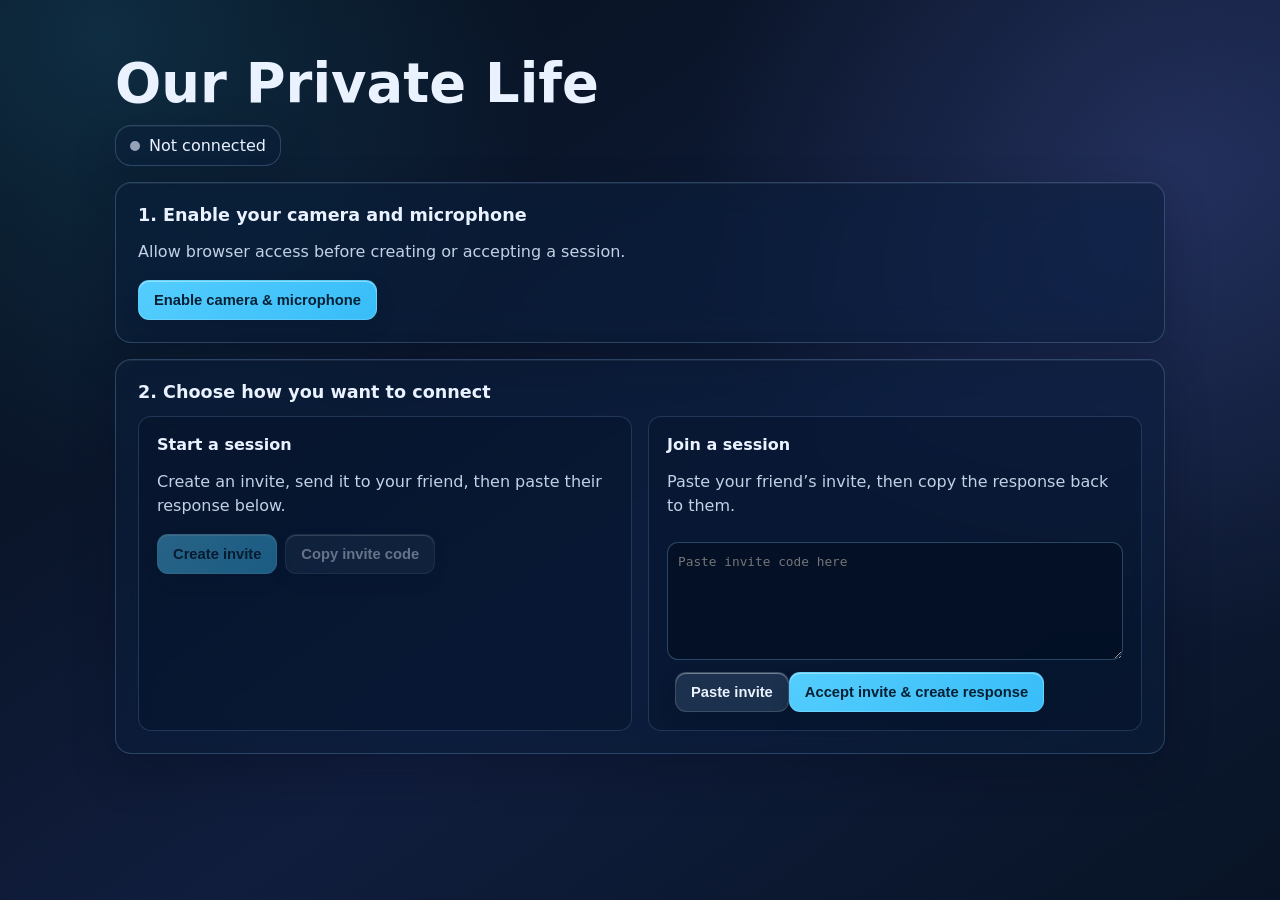
==== index.html @ ae892a38 "feat: recover interrupted microphones" ====
<!doctype html>
<html lang="en">
  <head>
    <meta charset="utf-8" />
    <meta name="viewport" content="width=device-width, initial-scale=1" />
    <meta name="description" content="A manual-signaling WebRTC video call demo." />
    <title>Our Private Life — Direct Call</title>
    <link rel="stylesheet" href="styles.css?v=20260903-5" />
  </head>
  <body>
    <main>
      <section id="setupPage" class="setup-page" aria-labelledby="setupTitle">
        <header>
          <h1 id="setupTitle">Our Private Life</h1>
        </header>
        <section class="status" aria-live="polite"><span id="statusDot" class="dot"></span><span id="statusText">Not connected</span></section>
        <section class="setup-card">
          <h2>1. Enable your camera and microphone</h2><p>Allow browser access before creating or accepting a session.</p><button id="startCameraButton">Enable camera &amp; microphone</button>
        </section>
        <section class="setup-card">
          <h2>2. Choose how you want to connect</h2>
          <div class="signaling-grid">
            <div class="signaling-option"><h3>Start a session</h3><p>Create an invite, send it to your friend, then paste their response below.</p><button id="createOfferButton" disabled>Create invite</button><button id="copyOfferButton" class="secondary" disabled>Copy invite code</button></div>
            <div id="receiverCard" class="signaling-option"><h3>Join a session</h3><p>Paste your friend’s invite, then copy the response back to them.</p><textarea id="remoteOffer" placeholder="Paste invite code here" aria-label="Invite code from friend"></textarea><button id="pasteOfferButton" class="secondary">Paste invite</button><button id="createAnswerButton">Accept invite &amp; create response</button><div id="answerReady" hidden><button id="copyAnswerButton" class="secondary">Copy response code</button><button id="enterCallAfterAnswerButton">Enter call</button></div></div>
          </div>
          <div id="callerAnswerCard" class="answer-card" hidden><h3>Finish starting your session</h3><p>Paste your friend’s response. Keep this tab open — reloading it invalidates the invite.</p><textarea id="remoteAnswer" placeholder="Paste response code here" aria-label="Response code from friend"></textarea><button id="pasteAnswerButton" class="secondary">Paste response</button><button id="acceptAnswerButton">Start call</button></div>
        </section>
      </section>
      <section id="callPage" class="call-page" aria-label="Video call" hidden>
        <div class="call-topbar"><div class="call-brand"><svg class="brand-eye" viewBox="0 0 24 24" aria-hidden="true"><path d="M2.5 12s3.5-5.5 9.5-5.5S21.5 12 21.5 12 18 17.5 12 17.5 2.5 12 2.5 12Z"/><circle cx="12" cy="12" r="2.5"/><path d="m4 4 16 16"/></svg><span>OUR <strong>PRIVATE LIFE</strong></span></div><button id="showVerificationButton" class="verification-toggle" type="button" aria-label="Show verification code" title="Show verification code" aria-controls="verificationCard" aria-expanded="false" disabled>Verify</button><section class="status call-status" aria-live="polite"><span id="callStatusDot" class="dot"></span><span id="callStatusText">Connecting…</span></section></div>
        <aside id="verificationCard" class="call-verification" role="dialog" aria-label="Connection verification code" aria-live="polite" hidden><button id="hideVerificationButton" class="verification-close" type="button" aria-label="Hide verification code" title="Hide verification code">×</button><span class="verification-title">Verify with your friend</span><strong id="verificationEmojis" class="verification-emojis"></strong><span id="verificationCode" class="verification-code"></span><span class="verification-note">Both must match</span></aside>
        <section id="videos" class="videos" aria-label="Video streams">
          <figure id="remoteVideoCard" class="video-card remote-card"><video id="remoteVideo" autoplay playsinline></video><figcaption><span class="participant-label"><span>Friend's camera</span></span></figcaption></figure>
          <figure id="localVideoCard" class="video-card local-card"><video id="localVideo" autoplay playsinline muted></video><figcaption><span class="participant-label"><svg class="participant-icon" viewBox="0 0 24 24" aria-hidden="true"><path d="M12 14a3 3 0 0 0 3-3V5a3 3 0 1 0-6 0v6a3 3 0 0 0 3 3Z"/><path d="M19 11a7 7 0 0 1-14 0M12 18v3m-3 0h6"/></svg><span>Your camera</span></span></figcaption></figure>
        </section>
        <aside id="chatPanel" class="chat-panel" aria-label="Private chat" aria-hidden="true" hidden>
          <header class="chat-header"><div><span class="chat-eyebrow">Private chat</span><strong>Messages disappear when the call ends</strong></div><button id="closeChatButton" class="chat-close" type="button" aria-label="Close chat" title="Close chat">×</button></header>
          <div id="chatMessages" class="chat-messages" aria-live="polite" aria-relevant="additions"><p class="chat-empty">Chat will be ready when your friend connects.</p></div>
          <div id="chatCommandMenu" class="chat-command-menu" role="listbox" aria-label="Chat commands" hidden></div>
          <form id="chatForm" class="chat-compose"><label class="sr-only" for="chatInput">Message</label><input id="chatInput" type="text" maxlength="1000" autocomplete="off" aria-autocomplete="list" aria-controls="chatCommandMenu" aria-expanded="false" placeholder="Write a message" disabled /><input id="chatFileInput" class="sr-only" type="file" aria-label="Choose a file to send" disabled /><button id="attachFileButton" class="chat-attach" type="button" aria-label="Attach a file" title="Attach a file" disabled><svg viewBox="0 0 24 24" aria-hidden="true"><path d="m20.5 11.5-8.3 8.3a5 5 0 0 1-7.1-7.1l8.7-8.7a3.5 3.5 0 1 1 5 5l-8.7 8.7a2 2 0 0 1-2.8-2.8l8-8"/></svg></button><button id="sendChatButton" type="submit" disabled>Send</button></form>
        </aside>
        <nav class="call-controls" aria-label="Call controls">
          <button id="toggleMicButton" class="icon-button" aria-label="Mute microphone" title="Mute microphone" aria-pressed="false" disabled><svg viewBox="0 0 24 24" aria-hidden="true"><path d="M12 14a3 3 0 0 0 3-3V5a3 3 0 1 0-6 0v6a3 3 0 0 0 3 3Z"/><path d="M19 11a7 7 0 0 1-14 0M12 18v3m-3 0h6"/></svg><span>Mic</span></button>
          <button id="reconnectMicButton" class="icon-button reconnect-mic" aria-label="Reconnect microphone" title="Reconnect microphone" hidden disabled><svg viewBox="0 0 24 24" aria-hidden="true"><path d="M12 14a3 3 0 0 0 3-3V5a3 3 0 1 0-6 0v6a3 3 0 0 0 3 3Z"/><path d="M19 11a7 7 0 0 1-14 0M12 18v3m-3 0h6"/><path d="M18.5 4.5v4h-4M18.2 8.2a7.5 7.5 0 0 0-1.8-2"/></svg><span>Reconnect mic</span></button>
          <button id="toggleCameraButton" class="icon-button" aria-label="Turn camera off" title="Turn camera off" aria-pressed="false" disabled><svg viewBox="0 0 24 24" aria-hidden="true"><path d="M3 7a2 2 0 0 1 2-2h9a2 2 0 0 1 2 2v10a2 2 0 0 1-2 2H5a2 2 0 0 1-2-2V7Z"/><path d="m17 10 4-3v10l-4-3v-4Z"/></svg><span>Camera</span></button>
          <button id="copyAnswerInCallButton" class="icon-button copy-response" aria-label="Copy response code" title="Copy response code" hidden disabled><svg viewBox="0 0 24 24" aria-hidden="true"><rect x="8" y="8" width="11" height="11" rx="2"/><path d="M16 8V6a2 2 0 0 0-2-2H6a2 2 0 0 0-2 2v8a2 2 0 0 0 2 2h2"/></svg><span>Copy</span></button>
          <button id="sideBySideButton" class="icon-button" aria-label="Switch to side-by-side view" title="Side-by-side view" aria-pressed="false"><svg viewBox="0 0 24 24" aria-hidden="true"><rect x="3" y="5" width="8" height="14" rx="1"/><rect x="13" y="5" width="8" height="14" rx="1"/></svg><span>Layout</span></button>
          <button id="switchScreensButton" class="icon-button" aria-label="Switch camera screens" title="Switch screens"><svg viewBox="0 0 24 24" aria-hidden="true"><path d="M7 7h11l-3-3m3 3-3 3M17 17H6l3 3m-3-3 3-3"/></svg><span>Switch</span></button>
          <button id="toggleFullscreenButton" class="icon-button" aria-label="Enter full screen" title="Enter full screen" aria-pressed="false"><svg viewBox="0 0 24 24" aria-hidden="true"><path d="M8 3H3v5m13-5h5v5M3 16v5h5m13-5v5h-5"/></svg><span>Full screen</span></button>
          <button id="toggleChatButton" class="icon-button" aria-label="Open chat" title="Open chat" aria-expanded="false" aria-controls="chatPanel" disabled><svg viewBox="0 0 24 24" aria-hidden="true"><path d="M20 11.5a7.5 7.5 0 0 1-8 7.5 8.7 8.7 0 0 1-3.7-.8L4 20l1.2-3.5A7.4 7.4 0 0 1 4.5 13 7.5 7.5 0 0 1 12 5.5a7.5 7.5 0 0 1 8 6Z"/><path d="M8 12h.01M12 12h.01M16 12h.01"/></svg><span>Chat</span></button>
          <button id="disconnectButton" class="icon-button hangup" aria-label="Disconnect call" title="Disconnect call" disabled><svg viewBox="0 0 24 24" aria-hidden="true"><path d="M7.2 5.8a2 2 0 0 1 2.6.2l1.4 1.4a2 2 0 0 1 .3 2.4l-1 1.7a13.4 13.4 0 0 0 2 2 13.4 13.4 0 0 0 2 2l1.7-1a2 2 0 0 1 2.4.3l1.4 1.4a2 2 0 0 1 .2 2.6l-.8 1.1c-.7 1-1.9 1.5-3.1 1.2-3-.7-6-2.7-8.7-5.4S2.7 9.7 2 6.7c-.3-1.2.2-2.4 1.2-3.1l1.1-.8Z"/></svg><span>Leave</span></button>
        </nav>
      </section>
    </main>
    <script src="app.js?v=20260903-4"></script>
  </body>
</html>
---- styles.css ----
:root { color-scheme: dark; font-family: Inter, ui-sans-serif, system-ui, sans-serif; background: #07111f; color: #eaf2ff; overscroll-behavior-x: none; }
* { box-sizing: border-box; }
body { min-height: 100vh; margin: 0; background: radial-gradient(circle at 8% 4%, rgba(56, 189, 248, .16), transparent 28rem), radial-gradient(circle at 92% 18%, rgba(129, 140, 248, .17), transparent 30rem), linear-gradient(145deg, #07111f 12%, #101d3d 58%, #081425); }
[hidden] { display: none !important; }

.setup-page { width: min(1050px, calc(100% - 32px)); margin: 0 auto; padding: 48px 0 72px; }
h1 { font-size: clamp(2rem, 5vw, 3.4rem); margin: 4px 0 10px; } h2, h3 { margin-top: 0; } h2 { font-size: 1.1rem; } h3 { font-size: 1rem; } p { line-height: 1.5; color: #c2d1e5; }
.eyebrow { color: #7dd3fc; text-transform: uppercase; letter-spacing: .12em; font-size: .75rem; font-weight: 700; margin: 0; }.intro { font-size: 1.1rem; max-width: 720px; }
.warning, .setup-card, .status { border: 1px solid rgba(148, 200, 255, .24); border-radius: 16px; background: rgba(13, 30, 54, .58); box-shadow: 0 18px 45px rgba(1, 8, 24, .24), inset 0 1px rgba(255, 255, 255, .06); backdrop-filter: blur(18px) saturate(135%); -webkit-backdrop-filter: blur(18px) saturate(135%); }.warning { padding: 16px; color: #ffe4a3; margin: 28px 0 14px; line-height: 1.5; }.status { display: inline-flex; align-items: center; gap: 9px; padding: 10px 14px; }.dot { flex: 0 0 auto; width: 10px; height: 10px; border-radius: 50%; background: #94a3b8; }.dot.ready { background: #38bdf8; }.dot.working { background: #fbbf24; }.dot.connected { background: #4ade80; }.dot.error { background: #fb7185; }
.setup-card { padding: 22px; margin-top: 16px; }.setup-card p { margin-top: 0; }.signaling-grid { display: grid; grid-template-columns: repeat(2, minmax(0, 1fr)); gap: 16px; }.signaling-option, .answer-card { padding: 18px; border: 1px solid rgba(148, 200, 255, .18); border-radius: 13px; background: rgba(3, 14, 31, .28); }.answer-card { margin-top: 16px; }
button { appearance: none; cursor: pointer; border: 1px solid rgba(255, 255, 255, .14); border-radius: 11px; padding: 11px 15px; background: linear-gradient(135deg, #54cdfd, #38bdf8); color: #062033; font-weight: 750; font-size: .92rem; box-shadow: 0 8px 18px rgba(1, 16, 36, .2), inset 0 1px rgba(255, 255, 255, .38); transition: transform .18s ease, filter .18s ease, background .18s ease; } button:hover:not(:disabled) { filter: brightness(1.12); transform: translateY(-1px); } button:disabled { cursor: not-allowed; opacity: .42; } button.secondary { margin-left: 8px; background: rgba(35, 58, 86, .76); color: #eaf2ff; }.success { color: #86efac; font-weight: 700; }
textarea { width: 100%; min-height: 118px; resize: vertical; border: 1px solid rgba(125, 211, 252, .28); border-radius: 11px; padding: 10px; background: rgba(3, 14, 31, .62); color: #eaf2ff; font: .8rem/1.35 ui-monospace, SFMono-Regular, Menlo, monospace; margin: 8px 0; }

.call-page { position: fixed; inset: 0; z-index: 1; display: grid; grid-template-rows: auto minmax(0, 1fr) auto; height: 100vh; height: 100dvh; min-height: 0; overflow: hidden; background: radial-gradient(at 8% 4%, rgba(45, 26, 71, .48), transparent 38%), radial-gradient(at 92% 80%, rgba(61, 35, 23, .34), transparent 42%), #0b0a10; }
.call-topbar { position: relative; z-index: 5; display: flex; align-items: center; justify-content: space-between; gap: 12px; min-width: 0; min-height: 50px; padding: max(9px, env(safe-area-inset-top)) 20px 9px; background: rgba(23, 20, 33, .7); border: 1px solid rgba(212, 175, 55, .32); border-top: 0; border-radius: 0 0 16px 16px; box-shadow: 0 8px 28px rgba(0, 0, 0, .3); backdrop-filter: blur(16px); -webkit-backdrop-filter: blur(16px); }.call-brand { flex: 0 1 auto; min-width: 0; display: inline-flex; align-items: center; gap: 9px; overflow: hidden; color: #f0eaf6; font-size: .92rem; font-weight: 700; letter-spacing: .06em; text-overflow: ellipsis; white-space: nowrap; }.call-brand strong { color: #d4af37; font-weight: 800; }.brand-eye { width: 22px; height: 22px; flex: 0 0 auto; fill: none; stroke: #d4af37; stroke-linecap: round; stroke-linejoin: round; stroke-width: 1.8; }.call-status { flex: 0 1 auto; min-width: 0; max-width: 62%; padding: 6px 10px; color: #f0eaf6; font-size: .78rem; border-color: rgba(212, 175, 55, .22); border-radius: 9px; background: rgba(11, 10, 16, .48); box-shadow: none; white-space: nowrap; }.call-status span:last-child { min-width: 0; overflow: hidden; text-overflow: ellipsis; }
.videos { position: relative; min-width: 0; min-height: 0; display: grid; grid-template-columns: minmax(0, 1fr); padding: 8px; overflow: hidden; background: transparent; }.video-card { position: relative; min-width: 0; min-height: 0; margin: 0; overflow: hidden; border: 1px solid rgba(212, 175, 55, .3); border-radius: 18px; background: rgba(23, 20, 33, .54); box-shadow: 0 10px 30px rgba(0, 0, 0, .32); }.remote-card, .local-card { grid-area: 1 / 1; }.local-card { position: absolute; z-index: 4; right: 20px; bottom: 20px; width: min(30vw, 360px); height: min(25vh, 230px); cursor: grab; touch-action: none; }.local-card:active, .screens-swapped .remote-card:active { cursor: grabbing; }.videos.screens-swapped .local-card { position: relative; z-index: auto; right: auto; bottom: auto; width: auto; height: auto; cursor: default; touch-action: auto; }.videos.screens-swapped .remote-card { position: absolute; z-index: 4; right: 20px; bottom: 20px; width: min(30vw, 360px); height: min(25vh, 230px); cursor: grab; touch-action: none; }.videos.side-by-side { grid-template-columns: repeat(2, minmax(0, 1fr)); gap: 8px; }.videos.side-by-side .remote-card, .videos.side-by-side .local-card { position: relative; z-index: auto; right: auto; bottom: auto; width: auto; height: auto; grid-area: auto; cursor: default; touch-action: auto; }.video-card video { display: block; width: 100%; height: 100%; object-fit: cover; background: #100e16; }.camera-disabled::after { position: absolute; inset: 0; z-index: 2; display: grid; place-items: center; content: "Camera is off"; color: #f3e5ab; font-weight: 700; letter-spacing: .03em; background: radial-gradient(circle, rgba(212, 175, 55, .13), rgba(11, 10, 16, .94)); }.video-card figcaption { position: absolute; bottom: 12px; left: 12px; z-index: 3; padding: 0; color: #f0eaf6; font-size: .82rem; font-weight: 700; background: none; }.participant-label { display: inline-flex; align-items: center; gap: 8px; padding: 8px 11px; border: 1px solid rgba(212, 175, 55, .28); border-radius: 9px; background: rgba(11, 10, 16, .7); box-shadow: 0 5px 18px rgba(0, 0, 0, .25); backdrop-filter: blur(12px); -webkit-backdrop-filter: blur(12px); }.participant-icon { width: 16px; height: 16px; fill: none; stroke: #d4af37; stroke-linecap: round; stroke-linejoin: round; stroke-width: 1.8; }.participant-icon.muted { stroke: #a39bb0; }
.call-controls { z-index: 5; display: grid; grid-template-columns: repeat(6, minmax(64px, 76px)); justify-content: center; gap: 12px; margin: 0 8px 8px; padding: 8px max(16px, env(safe-area-inset-right)) max(10px, env(safe-area-inset-bottom)) max(16px, env(safe-area-inset-left)); border: 1px solid rgba(212, 175, 55, .32); border-radius: 16px; background: rgba(23, 20, 33, .7); box-shadow: 0 8px 28px rgba(0, 0, 0, .3); backdrop-filter: blur(16px); -webkit-backdrop-filter: blur(16px); }.call-controls.has-response-copy { grid-template-columns: repeat(7, minmax(64px, 76px)); }.icon-button { width: 100%; min-width: 0; min-height: 54px; display: inline-flex; flex-direction: column; align-items: center; justify-content: center; gap: 3px; padding: 7px 8px; border: 1px solid rgba(212, 175, 55, .26); border-radius: 14px; background: rgba(11, 10, 16, .44); color: #f0eaf6; font-size: .7rem; box-shadow: none; white-space: nowrap; }.icon-button svg { width: 21px; height: 21px; flex: 0 0 auto; fill: none; stroke: currentColor; stroke-width: 2; stroke-linecap: round; stroke-linejoin: round; }.icon-button.copy-response { border-color: rgba(212, 175, 55, .55); background: rgba(212, 175, 55, .13); color: #f3e5ab; }.icon-button:hover:not(:disabled) { border-color: rgba(212, 175, 55, .65); background: rgba(212, 175, 55, .12); filter: none; }.icon-button[aria-pressed="true"] { border-color: rgba(220, 76, 76, .58); background: rgba(186, 45, 45, .32); color: #ffb0b0; }.icon-button.hangup { border-color: rgba(220, 76, 76, .58); background: rgba(186, 45, 45, .42); color: #ff9d9d; }.icon-button.hangup svg { transform: rotate(135deg); }
.verification-toggle { flex: 0 0 auto; padding: 6px 9px; color: #f3e5ab; font-size: .7rem; border-color: rgba(212, 175, 55, .38); border-radius: 9px; background: rgba(11, 10, 16, .48); box-shadow: none; }.call-verification { position: absolute; top: 50%; left: 50%; z-index: 8; display: grid; justify-items: center; gap: 5px; min-width: 230px; padding: 18px 24px 16px; color: #f0eaf6; text-align: center; border: 1px solid rgba(212, 175, 55, .55); border-radius: 16px; background: rgba(11, 10, 16, .92); box-shadow: 0 16px 42px rgba(0, 0, 0, .5); backdrop-filter: blur(18px); -webkit-backdrop-filter: blur(18px); transform: translate(-50%, -50%); }.verification-close { position: absolute; top: 5px; right: 7px; padding: 0; width: 25px; height: 25px; color: #c9c1d4; font-size: 1.35rem; line-height: 1; border: 0; border-radius: 50%; background: transparent; box-shadow: none; }.verification-title { color: #f3e5ab; font-size: .68rem; font-weight: 800; letter-spacing: .08em; text-transform: uppercase; }.verification-emojis { font-size: 1.25rem; line-height: 1.2; letter-spacing: .1em; }.verification-code { color: #fff6cb; font-size: .92rem; font-weight: 800; font-variant-numeric: tabular-nums; letter-spacing: .12em; }.verification-note { color: #c9c1d4; font-size: .65rem; }

@media (max-width: 720px) { .setup-page { width: min(100% - 24px, 1050px); padding: 28px 0 48px; }.signaling-grid { grid-template-columns: 1fr; }.signaling-option button { margin-top: 5px; }.call-topbar { padding: max(10px, env(safe-area-inset-top)) 12px 10px; }.call-brand { font-size: .8rem; }.call-status { max-width: 66%; padding: 6px 8px; font-size: .72rem; }.videos { padding: 6px; }.local-card, .videos.screens-swapped .remote-card { right: 12px; bottom: 12px; width: min(43vw, 210px); height: min(22vh, 150px); }.call-controls { grid-template-columns: repeat(6, minmax(0, 1fr)); gap: 8px; padding: 10px max(12px, env(safe-area-inset-right)) max(14px, env(safe-area-inset-bottom)) max(12px, env(safe-area-inset-left)); }.call-controls.has-response-copy { grid-template-columns: repeat(7, minmax(0, 1fr)); }.icon-button { min-height: 52px; padding: 6px 2px; border-radius: 13px; font-size: .62rem; }.icon-button svg { width: 19px; height: 19px; } }
@media (orientation: portrait) { .videos.side-by-side { grid-template-columns: 1fr; grid-template-rows: repeat(2, minmax(0, 1fr)); gap: 6px; } }
@media (max-width: 420px) and (orientation: portrait) { .call-controls, .call-controls.has-response-copy { grid-template-columns: repeat(4, minmax(0, 1fr)); } }
@media (orientation: portrait) { .videos { grid-template-columns: 1fr; grid-template-rows: repeat(2, minmax(0, 1fr)); gap: 6px; }.videos .remote-card, .videos .local-card, .videos.screens-swapped .remote-card, .videos.screens-swapped .local-card { position: relative; z-index: auto; right: auto; bottom: auto; width: auto; height: auto; grid-area: auto; cursor: default; touch-action: auto; } }
@media (max-width: 520px) { .call-topbar { gap: 7px; padding-left: 10px; padding-right: 10px; }.call-brand { font-size: .7rem; }.brand-eye { width: 18px; height: 18px; }.verification-toggle { padding: 5px 7px; font-size: .62rem; }.call-status { max-width: 42%; font-size: .64rem; }.call-verification { min-width: 210px; padding: 16px 18px 14px; } }
@media (orientation: landscape) and (max-height: 540px) { .call-topbar { padding: max(7px, env(safe-area-inset-top)) 12px 7px; }.call-status { padding: 5px 7px; }.videos { padding: 6px; }.local-card, .videos.screens-swapped .remote-card { right: 12px; bottom: 12px; width: min(28vw, 250px); height: min(30vh, 150px); }.call-controls { gap: 8px; padding: 7px max(12px, env(safe-area-inset-right)) max(8px, env(safe-area-inset-bottom)) max(12px, env(safe-area-inset-left)); }.icon-button { min-height: 40px; padding: 5px; }.icon-button span { display: none; }.icon-button svg { width: 19px; height: 19px; }.videos.side-by-side { gap: 6px; } }

/* The chat is a transient WebRTC data-channel view, not a stored conversation. */
.call-controls { grid-template-columns: repeat(7, minmax(64px, 76px)); }.call-controls.has-response-copy, .call-controls.has-mic-reconnect { grid-template-columns: repeat(8, minmax(64px, 76px)); }.call-controls.has-response-copy.has-mic-reconnect { grid-template-columns: repeat(9, minmax(64px, 76px)); }.icon-button.reconnect-mic { border-color: rgba(53, 185, 255, .58); color: #9fe2ff; background: rgba(53, 185, 255, .14); }
.call-controls .icon-button span { display: none; }.icon-button.has-unread { position: relative; }.icon-button.has-unread::after { position: absolute; top: 7px; right: 7px; width: 8px; height: 8px; content: ""; border: 2px solid #171421; border-radius: 50%; background: #35b9ff; box-shadow: 0 0 10px rgba(53, 185, 255, .9); }
.chat-panel { position: absolute; z-index: 9; top: 70px; right: 20px; bottom: 92px; width: min(360px, calc(100vw - 40px)); min-height: 260px; display: grid; grid-template-rows: auto minmax(0, 1fr) auto; overflow: hidden; color: #f0eaf6; border: 1px solid rgba(212, 175, 55, .45); border-radius: 18px; background: rgba(17, 14, 24, .96); box-shadow: 0 18px 50px rgba(0, 0, 0, .48); backdrop-filter: blur(18px); -webkit-backdrop-filter: blur(18px); }.chat-header { display: flex; align-items: center; justify-content: space-between; gap: 12px; padding: 15px 16px 12px; border-bottom: 1px solid rgba(212, 175, 55, .2); }.chat-header > div { display: grid; gap: 3px; }.chat-header strong { font-size: .78rem; }.chat-eyebrow { color: #d4af37; font-size: .64rem; font-weight: 800; letter-spacing: .1em; text-transform: uppercase; }.chat-close { width: 30px; height: 30px; padding: 0; color: #f0eaf6; font-size: 1.4rem; line-height: 1; border: 0; background: transparent; box-shadow: none; }.chat-messages { min-height: 0; overflow-y: auto; padding: 14px; }.chat-empty { margin: 0; color: #bfb7cb; font-size: .82rem; text-align: center; }.chat-message { width: fit-content; max-width: 85%; margin: 0 0 9px; padding: 9px 11px; overflow-wrap: anywhere; font-size: .86rem; line-height: 1.35; border-radius: 13px 13px 13px 4px; background: rgba(255, 255, 255, .09); }.chat-message.self { margin-left: auto; border-radius: 13px 13px 4px; color: #211a09; background: #e4c660; }.chat-compose { display: flex; gap: 8px; padding: 12px; border-top: 1px solid rgba(212, 175, 55, .2); }.chat-compose input { min-width: 0; flex: 1; padding: 10px 11px; color: #f0eaf6; border: 1px solid rgba(212, 175, 55, .3); border-radius: 10px; outline: 0; background: rgba(0, 0, 0, .24); }.chat-compose input:focus { border-color: #d4af37; }.chat-compose button { padding: 9px 12px; color: #211a09; background: #e4c660; box-shadow: none; }.sr-only { position: absolute; width: 1px; height: 1px; padding: 0; margin: -1px; overflow: hidden; clip: rect(0, 0, 0, 0); white-space: nowrap; border: 0; }
.chat-attach { flex: 0 0 auto; width: 40px; padding: 8px !important; }.chat-attach svg { width: 20px; height: 20px; fill: none; stroke: currentColor; stroke-linecap: round; stroke-linejoin: round; stroke-width: 2; }.chat-file { display: grid; gap: 8px; width: min(100%, 270px); margin: 0 0 10px; padding: 10px; border: 1px solid rgba(212, 175, 55, .28); border-radius: 13px; background: rgba(255, 255, 255, .07); }.chat-file.self { margin-left: auto; border-color: rgba(228, 198, 96, .48); }.chat-file img { display: block; width: 100%; max-height: 240px; object-fit: contain; border-radius: 8px; background: #08070b; }.chat-image-unavailable { margin: 0; padding: 10px; color: #c9c1d4; font-size: .76rem; line-height: 1.35; border: 1px dashed rgba(212, 175, 55, .3); border-radius: 8px; }.chat-file > div { display: grid; gap: 4px; min-width: 0; }.chat-file strong { overflow: hidden; font-size: .8rem; text-overflow: ellipsis; white-space: nowrap; }.chat-file span { color: #c9c1d4; font-size: .68rem; }.chat-file a { width: fit-content; padding: 5px 8px; color: #211a09; font-size: .7rem; font-weight: 800; text-decoration: none; border-radius: 7px; background: #e4c660; }.chat-file.transfer progress { width: 100%; height: 6px; accent-color: #e4c660; }
.chat-message.system { max-width: 100%; margin-right: auto; margin-left: auto; color: #c9c1d4; font-size: .73rem; text-align: center; background: transparent; }
.chat-message a { color: inherit; font-weight: 800; text-decoration-color: rgba(212, 175, 55, .75); text-underline-offset: 2px; }
.chat-command-menu { position: absolute; right: 12px; bottom: 64px; left: 12px; z-index: 2; display: grid; gap: 4px; padding: 6px; border: 1px solid rgba(212, 175, 55, .35); border-radius: 12px; background: rgba(17, 14, 24, .98); box-shadow: 0 12px 30px rgba(0, 0, 0, .38); }.chat-command-option { display: grid; grid-template-columns: auto minmax(0, 1fr); align-items: center; gap: 9px; padding: 8px 9px !important; color: #f0eaf6 !important; text-align: left; border: 0 !important; border-radius: 8px !important; background: transparent !important; box-shadow: none !important; }.chat-command-option:hover, .chat-command-option[aria-selected="true"] { background: rgba(212, 175, 55, .18) !important; transform: none !important; }.chat-command-option strong { color: #f3e5ab; font: 800 .74rem ui-monospace, SFMono-Regular, Menlo, monospace; }.chat-command-option span { min-width: 0; overflow: hidden; color: #c9c1d4; font-size: .7rem; text-overflow: ellipsis; white-space: nowrap; }
@media (max-width: 720px) { .call-controls { grid-template-columns: repeat(7, minmax(0, 1fr)); }.call-controls.has-response-copy, .call-controls.has-mic-reconnect { grid-template-columns: repeat(8, minmax(0, 1fr)); }.call-controls.has-response-copy.has-mic-reconnect { grid-template-columns: repeat(9, minmax(0, 1fr)); }.chat-panel { position: fixed; inset: 0; width: auto; min-height: 0; border: 0; border-radius: 0; }.chat-header { padding-top: max(16px, env(safe-area-inset-top)); }.chat-compose { padding-bottom: max(12px, env(safe-area-inset-bottom)); } }
@media (max-width: 420px) and (orientation: portrait) { .call-controls, .call-controls.has-response-copy { grid-template-columns: repeat(4, minmax(0, 1fr)); } }
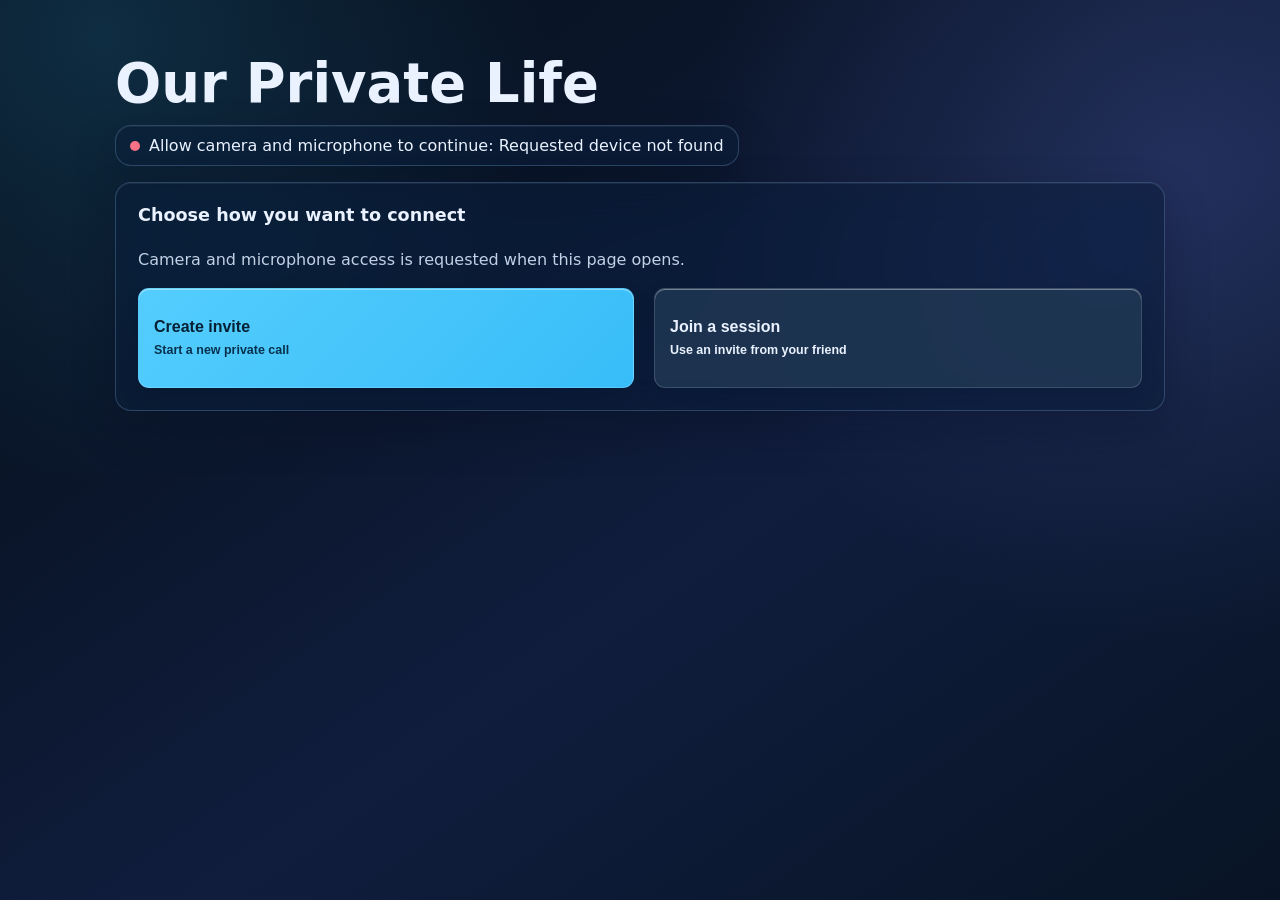
==== commit 5f7c835d: "Improve setup and high fidelity audio" ====
--- a/index.html
+++ b/index.html
@@ -5,7 +5,7 @@
     <meta name="viewport" content="width=device-width, initial-scale=1" />
     <meta name="description" content="A manual-signaling WebRTC video call demo." />
     <title>Our Private Life — Direct Call</title>
-    <link rel="stylesheet" href="styles.css?v=20260903-5" />
+    <link rel="stylesheet" href="styles.css?v=20260905-1" />
   </head>
   <body>
     <main>
@@ -14,24 +14,22 @@
           <h1 id="setupTitle">Our Private Life</h1>
         </header>
         <section class="status" aria-live="polite"><span id="statusDot" class="dot"></span><span id="statusText">Not connected</span></section>
-        <section class="setup-card">
-          <h2>1. Enable your camera and microphone</h2><p>Allow browser access before creating or accepting a session.</p><button id="startCameraButton">Enable camera &amp; microphone</button>
-        </section>
-        <section class="setup-card">
-          <h2>2. Choose how you want to connect</h2>
-          <div class="signaling-grid">
-            <div class="signaling-option"><h3>Start a session</h3><p>Create an invite, send it to your friend, then paste their response below.</p><button id="createOfferButton" disabled>Create invite</button><button id="copyOfferButton" class="secondary" disabled>Copy invite code</button></div>
-            <div id="receiverCard" class="signaling-option"><h3>Join a session</h3><p>Paste your friend’s invite, then copy the response back to them.</p><textarea id="remoteOffer" placeholder="Paste invite code here" aria-label="Invite code from friend"></textarea><button id="pasteOfferButton" class="secondary">Paste invite</button><button id="createAnswerButton">Accept invite &amp; create response</button><div id="answerReady" hidden><button id="copyAnswerButton" class="secondary">Copy response code</button><button id="enterCallAfterAnswerButton">Enter call</button></div></div>
-          </div>
-          <div id="callerAnswerCard" class="answer-card" hidden><h3>Finish starting your session</h3><p>Paste your friend’s response. Keep this tab open — reloading it invalidates the invite.</p><textarea id="remoteAnswer" placeholder="Paste response code here" aria-label="Response code from friend"></textarea><button id="pasteAnswerButton" class="secondary">Paste response</button><button id="acceptAnswerButton">Start call</button></div>
+        <section class="setup-card connection-card">
+          <h2>Choose how you want to connect</h2><p>Camera and microphone access is requested when this page opens.</p>
+          <div id="connectionChoices" class="connection-choices"><button id="chooseCreateButton" type="button"><strong>Create invite</strong><span>Start a new private call</span></button><button id="chooseJoinButton" class="secondary" type="button"><strong>Join a session</strong><span>Use an invite from your friend</span></button></div>
+          <div id="callerPanel" class="signaling-option connection-panel" hidden><h3>Create an invite</h3><p>Create an invite, send it to your friend, then paste their response below.</p><button id="createOfferButton">Create invite</button><button id="copyOfferButton" class="secondary" disabled>Copy invite code</button><div id="callerAnswerCard" class="answer-card" hidden><h3>Finish starting your session</h3><p>Paste your friend’s response. Keep this tab open — reloading it invalidates the invite.</p><textarea id="remoteAnswer" placeholder="Paste response code here" aria-label="Response code from friend"></textarea><button id="pasteAnswerButton" class="secondary">Paste response</button><button id="acceptAnswerButton">Start call</button></div></div>
+          <div id="receiverCard" class="signaling-option connection-panel" hidden><h3>Join a session</h3><p>Paste your friend’s invite, then copy the response back to them.</p><textarea id="remoteOffer" placeholder="Paste invite code here" aria-label="Invite code from friend"></textarea><button id="pasteOfferButton" class="secondary">Paste invite</button><button id="createAnswerButton">Accept invite &amp; create response</button><div id="answerReady" hidden><button id="copyAnswerButton" class="secondary">Copy response code</button><button id="enterCallAfterAnswerButton">Enter call</button></div></div>
         </section>
       </section>
       <section id="callPage" class="call-page" aria-label="Video call" hidden>
         <div class="call-topbar"><div class="call-brand"><svg class="brand-eye" viewBox="0 0 24 24" aria-hidden="true"><path d="M2.5 12s3.5-5.5 9.5-5.5S21.5 12 21.5 12 18 17.5 12 17.5 2.5 12 2.5 12Z"/><circle cx="12" cy="12" r="2.5"/><path d="m4 4 16 16"/></svg><span>OUR <strong>PRIVATE LIFE</strong></span></div><button id="showVerificationButton" class="verification-toggle" type="button" aria-label="Show verification code" title="Show verification code" aria-controls="verificationCard" aria-expanded="false" disabled>Verify</button><section class="status call-status" aria-live="polite"><span id="callStatusDot" class="dot"></span><span id="callStatusText">Connecting…</span></section></div>
         <aside id="verificationCard" class="call-verification" role="dialog" aria-label="Connection verification code" aria-live="polite" hidden><button id="hideVerificationButton" class="verification-close" type="button" aria-label="Hide verification code" title="Hide verification code">×</button><span class="verification-title">Verify with your friend</span><strong id="verificationEmojis" class="verification-emojis"></strong><span id="verificationCode" class="verification-code"></span><span class="verification-note">Both must match</span></aside>
+        <aside id="qualityPanel" class="quality-panel" aria-label="Video and audio quality" aria-hidden="true" hidden><header><div><span>Video &amp; audio quality</span><strong>Camera controls and active audio details</strong></div><button id="closeQualityButton" type="button" aria-label="Close quality settings" title="Close quality settings">×</button></header><label for="videoResolutionSelect">Resolution</label><select id="videoResolutionSelect" aria-label="Camera resolution"><option value="480">480p</option><option value="720" selected>720p</option><option value="1080">1080p</option><option value="1440">1440p</option></select><label for="videoFrameRateSelect">Frame rate</label><select id="videoFrameRateSelect" aria-label="Camera frame rate"><option value="18" selected>18 fps · Battery saver</option><option value="24">24 fps · Balanced</option><option value="30">30 fps · Smooth</option></select><button id="applyVideoQualityButton" type="button">Apply video quality</button><section class="audio-quality-details" aria-labelledby="audioQualityTitle"><div><span id="audioQualityTitle">Audio quality</span><strong>Active microphone settings</strong></div><dl id="audioQualityInfo" aria-live="polite"></dl></section></aside>
         <section id="videos" class="videos" aria-label="Video streams">
           <figure id="remoteVideoCard" class="video-card remote-card"><video id="remoteVideo" autoplay playsinline></video><figcaption><span class="participant-label"><span>Friend's camera</span></span></figcaption></figure>
           <figure id="localVideoCard" class="video-card local-card"><video id="localVideo" autoplay playsinline muted></video><figcaption><span class="participant-label"><svg class="participant-icon" viewBox="0 0 24 24" aria-hidden="true"><path d="M12 14a3 3 0 0 0 3-3V5a3 3 0 1 0-6 0v6a3 3 0 0 0 3 3Z"/><path d="M19 11a7 7 0 0 1-14 0M12 18v3m-3 0h6"/></svg><span>Your camera</span></span></figcaption></figure>
+          <figure id="screenShareStage" class="screen-share-stage" hidden><video id="screenShareVideo" autoplay playsinline muted></video><canvas id="laserCanvas" class="laser-canvas" aria-label="Laser pointer overlay"></canvas><figcaption><span id="screenShareLabel" class="participant-label">Your screen</span></figcaption></figure>
+          <aside id="screenCallTile" class="screen-call-tile" aria-label="Call cameras while screen sharing" hidden><div class="screen-call-tile-header"><span>Call</span><span id="screenAudioIndicator" hidden>Computer audio</span></div><video id="remoteCallTileVideo" autoplay playsinline></video><video id="localCallTileVideo" autoplay playsinline muted></video></aside>
         </section>
         <aside id="chatPanel" class="chat-panel" aria-label="Private chat" aria-hidden="true" hidden>
           <header class="chat-header"><div><span class="chat-eyebrow">Private chat</span><strong>Messages disappear when the call ends</strong></div><button id="closeChatButton" class="chat-close" type="button" aria-label="Close chat" title="Close chat">×</button></header>
@@ -43,6 +41,10 @@
           <button id="toggleMicButton" class="icon-button" aria-label="Mute microphone" title="Mute microphone" aria-pressed="false" disabled><svg viewBox="0 0 24 24" aria-hidden="true"><path d="M12 14a3 3 0 0 0 3-3V5a3 3 0 1 0-6 0v6a3 3 0 0 0 3 3Z"/><path d="M19 11a7 7 0 0 1-14 0M12 18v3m-3 0h6"/></svg><span>Mic</span></button>
           <button id="reconnectMicButton" class="icon-button reconnect-mic" aria-label="Reconnect microphone" title="Reconnect microphone" hidden disabled><svg viewBox="0 0 24 24" aria-hidden="true"><path d="M12 14a3 3 0 0 0 3-3V5a3 3 0 1 0-6 0v6a3 3 0 0 0 3 3Z"/><path d="M19 11a7 7 0 0 1-14 0M12 18v3m-3 0h6"/><path d="M18.5 4.5v4h-4M18.2 8.2a7.5 7.5 0 0 0-1.8-2"/></svg><span>Reconnect mic</span></button>
           <button id="toggleCameraButton" class="icon-button" aria-label="Turn camera off" title="Turn camera off" aria-pressed="false" disabled><svg viewBox="0 0 24 24" aria-hidden="true"><path d="M3 7a2 2 0 0 1 2-2h9a2 2 0 0 1 2 2v10a2 2 0 0 1-2 2H5a2 2 0 0 1-2-2V7Z"/><path d="m17 10 4-3v10l-4-3v-4Z"/></svg><span>Camera</span></button>
+          <button id="toggleScreenShareButton" class="icon-button screen-share" aria-label="Share screen" title="Share screen" aria-pressed="false" disabled><svg viewBox="0 0 24 24" aria-hidden="true"><rect x="3" y="4" width="18" height="13" rx="2"/><path d="M8 21h8m-4-4v4M12 8v5m-2.5-2.5H14.5"/></svg><span>Share screen</span></button>
+          <button id="toggleLaserPointerButton" class="icon-button laser-pointer" aria-label="Turn on laser pointer" title="Laser pointer is available while viewing a shared screen" aria-pressed="false" disabled hidden><svg viewBox="0 0 24 24" aria-hidden="true"><path d="m5 19 5.2-5.2M13.5 10.5l5-5M8.5 20.5l-5-5 11-11 5 5-11 11Z"/><path d="m15.5 4.5 4 4M5.5 10.5l-2-2m7-3v-3m4 7 3-1"/></svg><span>Laser</span></button>
+          <button id="openPictureInPictureButton" class="icon-button" aria-label="Open floating call controls" title="Open floating call controls" disabled><svg viewBox="0 0 24 24" aria-hidden="true"><rect x="3" y="5" width="18" height="14" rx="2"/><path d="M13 11h8v8h-8z"/></svg><span>Float controls</span></button>
+          <button id="openQualityButton" class="icon-button" aria-label="Open video quality" title="Open video quality" aria-expanded="false" aria-controls="qualityPanel" disabled><svg viewBox="0 0 24 24" aria-hidden="true"><path d="M12 3v3m0 12v3M4.2 4.2l2.1 2.1m11.4 11.4 2.1 2.1M3 12h3m12 0h3M4.2 19.8l2.1-2.1m11.4-11.4 2.1-2.1"/><circle cx="12" cy="12" r="4"/></svg><span>Quality</span></button>
           <button id="copyAnswerInCallButton" class="icon-button copy-response" aria-label="Copy response code" title="Copy response code" hidden disabled><svg viewBox="0 0 24 24" aria-hidden="true"><rect x="8" y="8" width="11" height="11" rx="2"/><path d="M16 8V6a2 2 0 0 0-2-2H6a2 2 0 0 0-2 2v8a2 2 0 0 0 2 2h2"/></svg><span>Copy</span></button>
           <button id="sideBySideButton" class="icon-button" aria-label="Switch to side-by-side view" title="Side-by-side view" aria-pressed="false"><svg viewBox="0 0 24 24" aria-hidden="true"><rect x="3" y="5" width="8" height="14" rx="1"/><rect x="13" y="5" width="8" height="14" rx="1"/></svg><span>Layout</span></button>
           <button id="switchScreensButton" class="icon-button" aria-label="Switch camera screens" title="Switch screens"><svg viewBox="0 0 24 24" aria-hidden="true"><path d="M7 7h11l-3-3m3 3-3 3M17 17H6l3 3m-3-3 3-3"/></svg><span>Switch</span></button>
@@ -52,6 +54,6 @@
         </nav>
       </section>
     </main>
-    <script src="app.js?v=20260903-4"></script>
+    <script src="app.js?v=20260905-2"></script>
   </body>
 </html>
--- a/styles.css
+++ b/styles.css
@@ -15,6 +15,8 @@
 .call-topbar { position: relative; z-index: 5; display: flex; align-items: center; justify-content: space-between; gap: 12px; min-width: 0; min-height: 50px; padding: max(9px, env(safe-area-inset-top)) 20px 9px; background: rgba(23, 20, 33, .7); border: 1px solid rgba(212, 175, 55, .32); border-top: 0; border-radius: 0 0 16px 16px; box-shadow: 0 8px 28px rgba(0, 0, 0, .3); backdrop-filter: blur(16px); -webkit-backdrop-filter: blur(16px); }.call-brand { flex: 0 1 auto; min-width: 0; display: inline-flex; align-items: center; gap: 9px; overflow: hidden; color: #f0eaf6; font-size: .92rem; font-weight: 700; letter-spacing: .06em; text-overflow: ellipsis; white-space: nowrap; }.call-brand strong { color: #d4af37; font-weight: 800; }.brand-eye { width: 22px; height: 22px; flex: 0 0 auto; fill: none; stroke: #d4af37; stroke-linecap: round; stroke-linejoin: round; stroke-width: 1.8; }.call-status { flex: 0 1 auto; min-width: 0; max-width: 62%; padding: 6px 10px; color: #f0eaf6; font-size: .78rem; border-color: rgba(212, 175, 55, .22); border-radius: 9px; background: rgba(11, 10, 16, .48); box-shadow: none; white-space: nowrap; }.call-status span:last-child { min-width: 0; overflow: hidden; text-overflow: ellipsis; }
 .videos { position: relative; min-width: 0; min-height: 0; display: grid; grid-template-columns: minmax(0, 1fr); padding: 8px; overflow: hidden; background: transparent; }.video-card { position: relative; min-width: 0; min-height: 0; margin: 0; overflow: hidden; border: 1px solid rgba(212, 175, 55, .3); border-radius: 18px; background: rgba(23, 20, 33, .54); box-shadow: 0 10px 30px rgba(0, 0, 0, .32); }.remote-card, .local-card { grid-area: 1 / 1; }.local-card { position: absolute; z-index: 4; right: 20px; bottom: 20px; width: min(30vw, 360px); height: min(25vh, 230px); cursor: grab; touch-action: none; }.local-card:active, .screens-swapped .remote-card:active { cursor: grabbing; }.videos.screens-swapped .local-card { position: relative; z-index: auto; right: auto; bottom: auto; width: auto; height: auto; cursor: default; touch-action: auto; }.videos.screens-swapped .remote-card { position: absolute; z-index: 4; right: 20px; bottom: 20px; width: min(30vw, 360px); height: min(25vh, 230px); cursor: grab; touch-action: none; }.videos.side-by-side { grid-template-columns: repeat(2, minmax(0, 1fr)); gap: 8px; }.videos.side-by-side .remote-card, .videos.side-by-side .local-card { position: relative; z-index: auto; right: auto; bottom: auto; width: auto; height: auto; grid-area: auto; cursor: default; touch-action: auto; }.video-card video { display: block; width: 100%; height: 100%; object-fit: cover; background: #100e16; }.camera-disabled::after { position: absolute; inset: 0; z-index: 2; display: grid; place-items: center; content: "Camera is off"; color: #f3e5ab; font-weight: 700; letter-spacing: .03em; background: radial-gradient(circle, rgba(212, 175, 55, .13), rgba(11, 10, 16, .94)); }.video-card figcaption { position: absolute; bottom: 12px; left: 12px; z-index: 3; padding: 0; color: #f0eaf6; font-size: .82rem; font-weight: 700; background: none; }.participant-label { display: inline-flex; align-items: center; gap: 8px; padding: 8px 11px; border: 1px solid rgba(212, 175, 55, .28); border-radius: 9px; background: rgba(11, 10, 16, .7); box-shadow: 0 5px 18px rgba(0, 0, 0, .25); backdrop-filter: blur(12px); -webkit-backdrop-filter: blur(12px); }.participant-icon { width: 16px; height: 16px; fill: none; stroke: #d4af37; stroke-linecap: round; stroke-linejoin: round; stroke-width: 1.8; }.participant-icon.muted { stroke: #a39bb0; }
 .call-controls { z-index: 5; display: grid; grid-template-columns: repeat(6, minmax(64px, 76px)); justify-content: center; gap: 12px; margin: 0 8px 8px; padding: 8px max(16px, env(safe-area-inset-right)) max(10px, env(safe-area-inset-bottom)) max(16px, env(safe-area-inset-left)); border: 1px solid rgba(212, 175, 55, .32); border-radius: 16px; background: rgba(23, 20, 33, .7); box-shadow: 0 8px 28px rgba(0, 0, 0, .3); backdrop-filter: blur(16px); -webkit-backdrop-filter: blur(16px); }.call-controls.has-response-copy { grid-template-columns: repeat(7, minmax(64px, 76px)); }.icon-button { width: 100%; min-width: 0; min-height: 54px; display: inline-flex; flex-direction: column; align-items: center; justify-content: center; gap: 3px; padding: 7px 8px; border: 1px solid rgba(212, 175, 55, .26); border-radius: 14px; background: rgba(11, 10, 16, .44); color: #f0eaf6; font-size: .7rem; box-shadow: none; white-space: nowrap; }.icon-button svg { width: 21px; height: 21px; flex: 0 0 auto; fill: none; stroke: currentColor; stroke-width: 2; stroke-linecap: round; stroke-linejoin: round; }.icon-button.copy-response { border-color: rgba(212, 175, 55, .55); background: rgba(212, 175, 55, .13); color: #f3e5ab; }.icon-button:hover:not(:disabled) { border-color: rgba(212, 175, 55, .65); background: rgba(212, 175, 55, .12); filter: none; }.icon-button[aria-pressed="true"] { border-color: rgba(220, 76, 76, .58); background: rgba(186, 45, 45, .32); color: #ffb0b0; }.icon-button.hangup { border-color: rgba(220, 76, 76, .58); background: rgba(186, 45, 45, .42); color: #ff9d9d; }.icon-button.hangup svg { transform: rotate(135deg); }
+.connection-card { display: grid; gap: 16px; }.connection-card > p { margin: -8px 0 0; }.connection-choices { display: grid; grid-template-columns: repeat(2, minmax(0, 1fr)); gap: 12px; }.connection-choices button { min-height: 100px; display: grid; align-content: center; justify-items: start; gap: 7px; text-align: left; }.connection-choices strong { font-size: 1rem; }.connection-choices span { font-size: .78rem; font-weight: 650; }.connection-choices button:not(.secondary) span { color: #07314d; }.connection-choices button.secondary span { color: #eaf2ff; }.connection-panel { width: 100%; }.connection-panel .answer-card { margin-top: 18px; }
+@media (max-width: 480px) { .connection-choices { grid-template-columns: 1fr; }.connection-choices button { min-height: 76px; } }
 .verification-toggle { flex: 0 0 auto; padding: 6px 9px; color: #f3e5ab; font-size: .7rem; border-color: rgba(212, 175, 55, .38); border-radius: 9px; background: rgba(11, 10, 16, .48); box-shadow: none; }.call-verification { position: absolute; top: 50%; left: 50%; z-index: 8; display: grid; justify-items: center; gap: 5px; min-width: 230px; padding: 18px 24px 16px; color: #f0eaf6; text-align: center; border: 1px solid rgba(212, 175, 55, .55); border-radius: 16px; background: rgba(11, 10, 16, .92); box-shadow: 0 16px 42px rgba(0, 0, 0, .5); backdrop-filter: blur(18px); -webkit-backdrop-filter: blur(18px); transform: translate(-50%, -50%); }.verification-close { position: absolute; top: 5px; right: 7px; padding: 0; width: 25px; height: 25px; color: #c9c1d4; font-size: 1.35rem; line-height: 1; border: 0; border-radius: 50%; background: transparent; box-shadow: none; }.verification-title { color: #f3e5ab; font-size: .68rem; font-weight: 800; letter-spacing: .08em; text-transform: uppercase; }.verification-emojis { font-size: 1.25rem; line-height: 1.2; letter-spacing: .1em; }.verification-code { color: #fff6cb; font-size: .92rem; font-weight: 800; font-variant-numeric: tabular-nums; letter-spacing: .12em; }.verification-note { color: #c9c1d4; font-size: .65rem; }
 
 @media (max-width: 720px) { .setup-page { width: min(100% - 24px, 1050px); padding: 28px 0 48px; }.signaling-grid { grid-template-columns: 1fr; }.signaling-option button { margin-top: 5px; }.call-topbar { padding: max(10px, env(safe-area-inset-top)) 12px 10px; }.call-brand { font-size: .8rem; }.call-status { max-width: 66%; padding: 6px 8px; font-size: .72rem; }.videos { padding: 6px; }.local-card, .videos.screens-swapped .remote-card { right: 12px; bottom: 12px; width: min(43vw, 210px); height: min(22vh, 150px); }.call-controls { grid-template-columns: repeat(6, minmax(0, 1fr)); gap: 8px; padding: 10px max(12px, env(safe-area-inset-right)) max(14px, env(safe-area-inset-bottom)) max(12px, env(safe-area-inset-left)); }.call-controls.has-response-copy { grid-template-columns: repeat(7, minmax(0, 1fr)); }.icon-button { min-height: 52px; padding: 6px 2px; border-radius: 13px; font-size: .62rem; }.icon-button svg { width: 19px; height: 19px; } }
@@ -27,9 +29,15 @@
 /* The chat is a transient WebRTC data-channel view, not a stored conversation. */
 .call-controls { grid-template-columns: repeat(7, minmax(64px, 76px)); }.call-controls.has-response-copy, .call-controls.has-mic-reconnect { grid-template-columns: repeat(8, minmax(64px, 76px)); }.call-controls.has-response-copy.has-mic-reconnect { grid-template-columns: repeat(9, minmax(64px, 76px)); }.icon-button.reconnect-mic { border-color: rgba(53, 185, 255, .58); color: #9fe2ff; background: rgba(53, 185, 255, .14); }
 .call-controls .icon-button span { display: none; }.icon-button.has-unread { position: relative; }.icon-button.has-unread::after { position: absolute; top: 7px; right: 7px; width: 8px; height: 8px; content: ""; border: 2px solid #171421; border-radius: 50%; background: #35b9ff; box-shadow: 0 0 10px rgba(53, 185, 255, .9); }
+.screen-share-stage { position: absolute; inset: 8px; z-index: 5; margin: 0; overflow: hidden; border: 1px solid rgba(212, 175, 55, .42); border-radius: 18px; background: #050509; box-shadow: 0 10px 30px rgba(0, 0, 0, .4); }.screen-share-stage video { display: block; width: 100%; height: 100%; object-fit: contain; background: #050509; }.screen-share-stage figcaption { position: absolute; bottom: 12px; left: 12px; z-index: 1; }.screen-call-tile { position: absolute; z-index: 7; right: 24px; bottom: 24px; display: grid; grid-template-columns: 1fr 1fr; grid-template-rows: auto minmax(0, 1fr); width: min(32vw, 390px); height: min(24vh, 220px); overflow: hidden; border: 1px solid rgba(212, 175, 55, .58); border-radius: 15px; background: rgba(11, 10, 16, .88); box-shadow: 0 12px 36px rgba(0, 0, 0, .55); backdrop-filter: blur(14px); -webkit-backdrop-filter: blur(14px); }.screen-call-tile-header { grid-column: 1 / -1; display: flex; align-items: center; justify-content: space-between; gap: 8px; padding: 6px 9px; color: #f3e5ab; font-size: .67rem; font-weight: 800; letter-spacing: .08em; text-transform: uppercase; border-bottom: 1px solid rgba(212, 175, 55, .22); }.screen-call-tile-header span:last-child { padding: 3px 5px; color: #9fe2ff; font-size: .56rem; letter-spacing: .04em; border-radius: 5px; background: rgba(53, 185, 255, .12); }.screen-call-tile video { width: 100%; height: 100%; min-height: 0; object-fit: cover; background: #100e16; border-right: 1px solid rgba(212, 175, 55, .16); }.screen-call-tile video:last-child { border-right: 0; }.videos.is-screen-sharing > .video-card { visibility: hidden; }.icon-button.screen-share { border-color: rgba(53, 185, 255, .42); color: #b6ecff; }.icon-button.screen-share[aria-pressed="true"] { border-color: rgba(220, 76, 76, .58); color: #ffb0b0; }
+.laser-canvas { position: absolute; inset: 0; z-index: 2; width: 100%; height: 100%; pointer-events: none; }.screen-share-stage.laser-enabled .laser-canvas { pointer-events: auto; cursor: crosshair; }.icon-button.laser-pointer { border-color: rgba(255, 68, 95, .45); color: #ffc0ca; }.icon-button.laser-pointer[aria-pressed="true"] { border-color: rgba(255, 68, 95, .85); background: rgba(255, 68, 95, .18); color: #fff0f3; }
+.quality-panel { position: absolute; z-index: 10; top: 68px; right: 20px; display: grid; gap: 8px; width: min(300px, calc(100vw - 40px)); padding: 15px; color: #f0eaf6; border: 1px solid rgba(212, 175, 55, .45); border-radius: 16px; background: rgba(17, 14, 24, .97); box-shadow: 0 18px 50px rgba(0, 0, 0, .48); backdrop-filter: blur(18px); -webkit-backdrop-filter: blur(18px); }.quality-panel header { display: flex; align-items: center; justify-content: space-between; gap: 10px; margin-bottom: 2px; }.quality-panel header div { display: grid; gap: 3px; }.quality-panel header span { color: #f3e5ab; font-size: .74rem; font-weight: 800; letter-spacing: .08em; text-transform: uppercase; }.quality-panel header strong { color: #c9c1d4; font-size: .68rem; font-weight: 600; }.quality-panel header button { width: 28px; height: 28px; padding: 0; color: #f0eaf6; font-size: 1.3rem; line-height: 1; border: 0; background: transparent; box-shadow: none; }.quality-panel label { color: #c9c1d4; font-size: .7rem; font-weight: 700; }.quality-panel select { width: 100%; padding: 9px 10px; color: #f0eaf6; border: 1px solid rgba(212, 175, 55, .28); border-radius: 9px; background: rgba(0, 0, 0, .24); }.quality-panel > button { margin-top: 4px; padding: 9px 12px; color: #211a09; background: #e4c660; box-shadow: none; }.audio-quality-details { display: grid; gap: 7px; margin-top: 5px; padding-top: 11px; border-top: 1px solid rgba(212, 175, 55, .22); }.audio-quality-details > div { display: grid; gap: 2px; }.audio-quality-details span { color: #f3e5ab; font-size: .7rem; font-weight: 800; letter-spacing: .07em; text-transform: uppercase; }.audio-quality-details strong { color: #c9c1d4; font-size: .65rem; font-weight: 600; }.audio-quality-details dl { display: grid; grid-template-columns: auto minmax(0, 1fr); gap: 5px 9px; margin: 0; font-size: .67rem; }.audio-quality-details dt { color: #9fe2ff; font-weight: 750; }.audio-quality-details dd { margin: 0; color: #e9e4f0; text-align: right; }
+.call-controls { grid-template-columns: repeat(10, minmax(0, 64px)); gap: 8px; }.call-controls.has-response-copy, .call-controls.has-mic-reconnect { grid-template-columns: repeat(11, minmax(0, 64px)); }.call-controls.has-response-copy.has-mic-reconnect { grid-template-columns: repeat(12, minmax(0, 64px)); }@media (max-width: 720px) { .screen-share-stage { inset: 6px; }.screen-call-tile { right: 12px; bottom: 12px; width: min(52vw, 270px); height: min(20vh, 160px); }.call-controls { grid-template-columns: repeat(5, minmax(0, 1fr)); }.call-controls.has-response-copy, .call-controls.has-mic-reconnect { grid-template-columns: repeat(5, minmax(0, 1fr)); }.call-controls.has-response-copy.has-mic-reconnect { grid-template-columns: repeat(5, minmax(0, 1fr)); } }
+.screen-share-stage { position: absolute; inset: 8px; z-index: 5; margin: 0; overflow: hidden; border: 1px solid rgba(212, 175, 55, .42); border-radius: 18px; background: #050509; box-shadow: 0 10px 30px rgba(0, 0, 0, .4); }.screen-share-stage video { display: block; width: 100%; height: 100%; object-fit: contain; background: #050509; }.screen-share-stage figcaption { position: absolute; bottom: 12px; left: 12px; z-index: 1; }.screen-call-tile { position: absolute; z-index: 7; right: 24px; bottom: 24px; display: grid; grid-template-columns: 1fr 1fr; grid-template-rows: auto minmax(0, 1fr); width: min(32vw, 390px); height: min(24vh, 220px); overflow: hidden; border: 1px solid rgba(212, 175, 55, .58); border-radius: 15px; background: rgba(11, 10, 16, .88); box-shadow: 0 12px 36px rgba(0, 0, 0, .55); backdrop-filter: blur(14px); -webkit-backdrop-filter: blur(14px); }.screen-call-tile-header { grid-column: 1 / -1; display: flex; align-items: center; justify-content: space-between; gap: 8px; padding: 6px 9px; color: #f3e5ab; font-size: .67rem; font-weight: 800; letter-spacing: .08em; text-transform: uppercase; border-bottom: 1px solid rgba(212, 175, 55, .22); }.screen-call-tile-header span:last-child { padding: 3px 5px; color: #9fe2ff; font-size: .56rem; letter-spacing: .04em; border-radius: 5px; background: rgba(53, 185, 255, .12); }.screen-call-tile video { width: 100%; height: 100%; min-height: 0; object-fit: cover; background: #100e16; border-right: 1px solid rgba(212, 175, 55, .16); }.screen-call-tile video:last-child { border-right: 0; }.videos.is-screen-sharing > .video-card { visibility: hidden; }.icon-button.screen-share { border-color: rgba(53, 185, 255, .42); color: #b6ecff; }.icon-button.screen-share[aria-pressed="true"] { border-color: rgba(220, 76, 76, .58); color: #ffb0b0; }
 .chat-panel { position: absolute; z-index: 9; top: 70px; right: 20px; bottom: 92px; width: min(360px, calc(100vw - 40px)); min-height: 260px; display: grid; grid-template-rows: auto minmax(0, 1fr) auto; overflow: hidden; color: #f0eaf6; border: 1px solid rgba(212, 175, 55, .45); border-radius: 18px; background: rgba(17, 14, 24, .96); box-shadow: 0 18px 50px rgba(0, 0, 0, .48); backdrop-filter: blur(18px); -webkit-backdrop-filter: blur(18px); }.chat-header { display: flex; align-items: center; justify-content: space-between; gap: 12px; padding: 15px 16px 12px; border-bottom: 1px solid rgba(212, 175, 55, .2); }.chat-header > div { display: grid; gap: 3px; }.chat-header strong { font-size: .78rem; }.chat-eyebrow { color: #d4af37; font-size: .64rem; font-weight: 800; letter-spacing: .1em; text-transform: uppercase; }.chat-close { width: 30px; height: 30px; padding: 0; color: #f0eaf6; font-size: 1.4rem; line-height: 1; border: 0; background: transparent; box-shadow: none; }.chat-messages { min-height: 0; overflow-y: auto; padding: 14px; }.chat-empty { margin: 0; color: #bfb7cb; font-size: .82rem; text-align: center; }.chat-message { width: fit-content; max-width: 85%; margin: 0 0 9px; padding: 9px 11px; overflow-wrap: anywhere; font-size: .86rem; line-height: 1.35; border-radius: 13px 13px 13px 4px; background: rgba(255, 255, 255, .09); }.chat-message.self { margin-left: auto; border-radius: 13px 13px 4px; color: #211a09; background: #e4c660; }.chat-compose { display: flex; gap: 8px; padding: 12px; border-top: 1px solid rgba(212, 175, 55, .2); }.chat-compose input { min-width: 0; flex: 1; padding: 10px 11px; color: #f0eaf6; border: 1px solid rgba(212, 175, 55, .3); border-radius: 10px; outline: 0; background: rgba(0, 0, 0, .24); }.chat-compose input:focus { border-color: #d4af37; }.chat-compose button { padding: 9px 12px; color: #211a09; background: #e4c660; box-shadow: none; }.sr-only { position: absolute; width: 1px; height: 1px; padding: 0; margin: -1px; overflow: hidden; clip: rect(0, 0, 0, 0); white-space: nowrap; border: 0; }
 .chat-attach { flex: 0 0 auto; width: 40px; padding: 8px !important; }.chat-attach svg { width: 20px; height: 20px; fill: none; stroke: currentColor; stroke-linecap: round; stroke-linejoin: round; stroke-width: 2; }.chat-file { display: grid; gap: 8px; width: min(100%, 270px); margin: 0 0 10px; padding: 10px; border: 1px solid rgba(212, 175, 55, .28); border-radius: 13px; background: rgba(255, 255, 255, .07); }.chat-file.self { margin-left: auto; border-color: rgba(228, 198, 96, .48); }.chat-file img { display: block; width: 100%; max-height: 240px; object-fit: contain; border-radius: 8px; background: #08070b; }.chat-image-unavailable { margin: 0; padding: 10px; color: #c9c1d4; font-size: .76rem; line-height: 1.35; border: 1px dashed rgba(212, 175, 55, .3); border-radius: 8px; }.chat-file > div { display: grid; gap: 4px; min-width: 0; }.chat-file strong { overflow: hidden; font-size: .8rem; text-overflow: ellipsis; white-space: nowrap; }.chat-file span { color: #c9c1d4; font-size: .68rem; }.chat-file a { width: fit-content; padding: 5px 8px; color: #211a09; font-size: .7rem; font-weight: 800; text-decoration: none; border-radius: 7px; background: #e4c660; }.chat-file.transfer progress { width: 100%; height: 6px; accent-color: #e4c660; }
 .chat-message.system { max-width: 100%; margin-right: auto; margin-left: auto; color: #c9c1d4; font-size: .73rem; text-align: center; background: transparent; }
+.chat-timer { display: flex; align-items: center; justify-content: space-between; gap: 12px; margin: 0 0 10px; padding: 10px 12px; color: #fff6cb; border: 1px solid rgba(212, 175, 55, .5); border-radius: 13px; background: rgba(212, 175, 55, .12); }.chat-timer span { color: #e6dcae; font-size: .74rem; font-weight: 700; }.chat-timer strong { font-variant-numeric: tabular-nums; font-size: 1rem; letter-spacing: .05em; }.chat-timer.finished { color: #ffb0b0; border-color: rgba(220, 76, 76, .55); background: rgba(186, 45, 45, .22); }
 .chat-message a { color: inherit; font-weight: 800; text-decoration-color: rgba(212, 175, 55, .75); text-underline-offset: 2px; }
 .chat-command-menu { position: absolute; right: 12px; bottom: 64px; left: 12px; z-index: 2; display: grid; gap: 4px; padding: 6px; border: 1px solid rgba(212, 175, 55, .35); border-radius: 12px; background: rgba(17, 14, 24, .98); box-shadow: 0 12px 30px rgba(0, 0, 0, .38); }.chat-command-option { display: grid; grid-template-columns: auto minmax(0, 1fr); align-items: center; gap: 9px; padding: 8px 9px !important; color: #f0eaf6 !important; text-align: left; border: 0 !important; border-radius: 8px !important; background: transparent !important; box-shadow: none !important; }.chat-command-option:hover, .chat-command-option[aria-selected="true"] { background: rgba(212, 175, 55, .18) !important; transform: none !important; }.chat-command-option strong { color: #f3e5ab; font: 800 .74rem ui-monospace, SFMono-Regular, Menlo, monospace; }.chat-command-option span { min-width: 0; overflow: hidden; color: #c9c1d4; font-size: .7rem; text-overflow: ellipsis; white-space: nowrap; }
 @media (max-width: 720px) { .call-controls { grid-template-columns: repeat(7, minmax(0, 1fr)); }.call-controls.has-response-copy, .call-controls.has-mic-reconnect { grid-template-columns: repeat(8, minmax(0, 1fr)); }.call-controls.has-response-copy.has-mic-reconnect { grid-template-columns: repeat(9, minmax(0, 1fr)); }.chat-panel { position: fixed; inset: 0; width: auto; min-height: 0; border: 0; border-radius: 0; }.chat-header { padding-top: max(16px, env(safe-area-inset-top)); }.chat-compose { padding-bottom: max(12px, env(safe-area-inset-bottom)); } }
